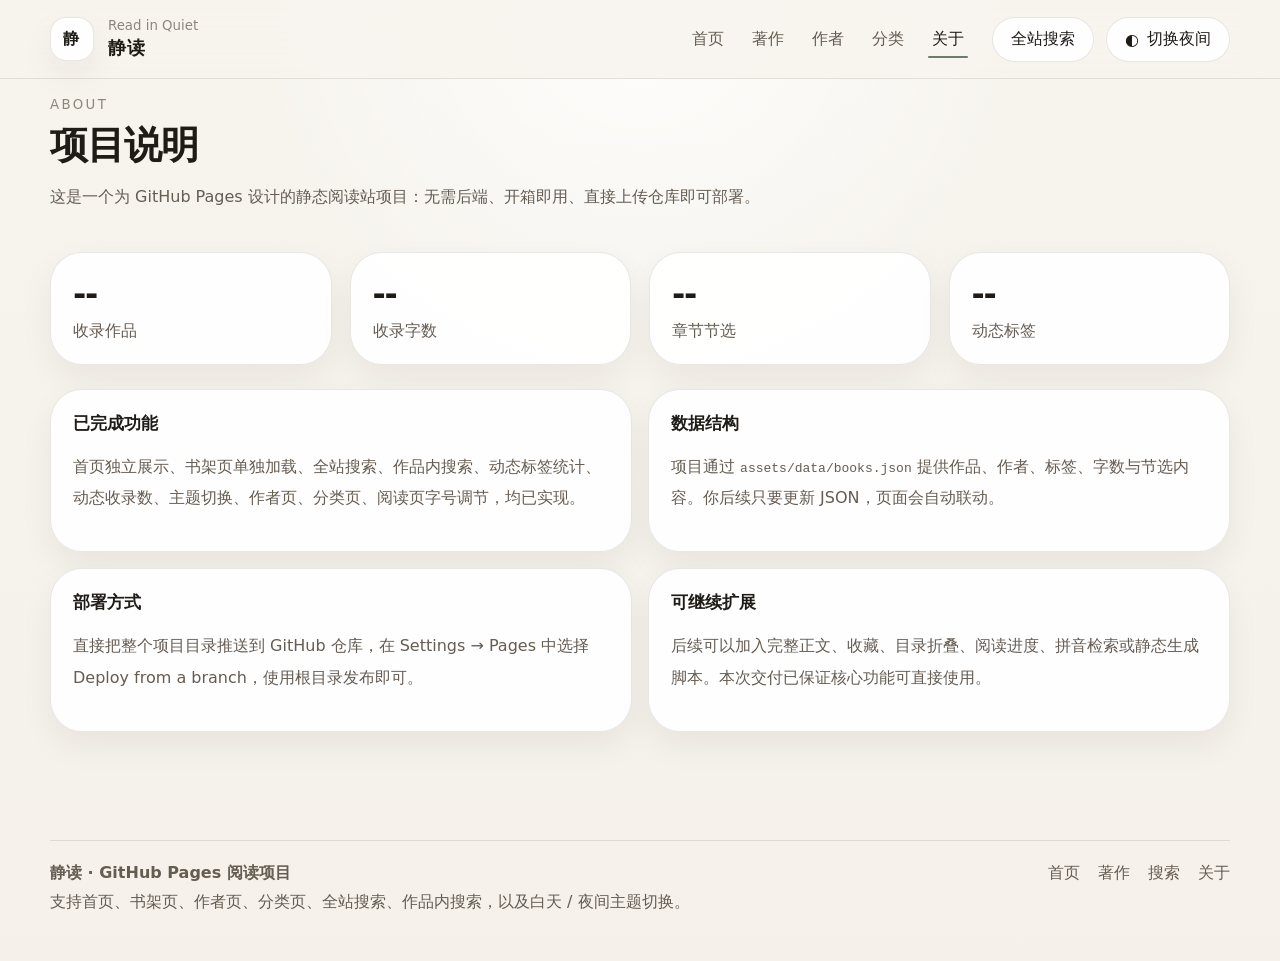
==== about.html @ fb72e1dd "Add files via upload" ====
<!doctype html>
<html lang="zh-CN">
<head>
  <meta charset="utf-8" />
  <meta name="viewport" content="width=device-width, initial-scale=1" />
  <title>静读 · 项目说明</title>
  <meta name="description" content="静读，一个适合 GitHub Pages 部署的现代阅读网站演示项目，支持全站搜索、作品内搜索、动态标签和日夜主题切换。" />
  <link rel="stylesheet" href="./assets/css/styles.css" />
</head>
<body data-page="about">
  <div class="page-shell">
    <header class="header">
      <div class="container header-inner">
        <a class="brand" href="./index.html" aria-label="静读首页">
          <div class="brand-mark">静</div>
          <div class="brand-copy">
            <small>Read in Quiet</small>
            <strong>静读</strong>
          </div>
        </a>
        <nav class="nav" aria-label="主导航">
          <a href="./index.html" data-nav="home">首页</a>
          <a href="./library.html" data-nav="library">著作</a>
          <a href="./authors.html" data-nav="authors">作者</a>
          <a href="./categories.html" data-nav="categories">分类</a>
          <a href="./about.html" data-nav="about">关于</a>
        </nav>
        <div class="header-actions">
          <a class="inline-button" href="./search.html">全站搜索</a>
          <button class="theme-toggle" type="button" data-theme-toggle>
            <span>◐</span>
            <span data-theme-label>切换夜间</span>
          </button>
        </div>
      </div>
    </header>
    
<main class="section">
  <div class="container">
    <div class="section-header">
      <div>
        <div class="section-kicker">About</div>
        <h1 class="section-title">项目说明</h1>
        <p class="page-intro">这是一个为 GitHub Pages 设计的静态阅读站项目：无需后端、开箱即用、直接上传仓库即可部署。</p>
      </div>
    </div>

    <section class="metrics-grid stats-grid">
      <div class="stat-card"><div class="stat-value" data-about-stat="works">--</div><div class="stat-label">收录作品</div></div>
      <div class="stat-card"><div class="stat-value" data-about-stat="words">--</div><div class="stat-label">收录字数</div></div>
      <div class="stat-card"><div class="stat-value" data-about-stat="chapters">--</div><div class="stat-label">章节节选</div></div>
      <div class="stat-card"><div class="stat-value" data-about-stat="tags">--</div><div class="stat-label">动态标签</div></div>
    </section>

    <section class="about-grid grid-cards" style="margin-top:24px;">
      <article class="info-card">
        <h3>已完成功能</h3>
        <p class="about-copy">首页独立展示、书架页单独加载、全站搜索、作品内搜索、动态标签统计、动态收录数、主题切换、作者页、分类页、阅读页字号调节，均已实现。</p>
      </article>
      <article class="info-card">
        <h3>数据结构</h3>
        <p class="about-copy">项目通过 <code>assets/data/books.json</code> 提供作品、作者、标签、字数与节选内容。你后续只要更新 JSON，页面会自动联动。</p>
      </article>
      <article class="info-card">
        <h3>部署方式</h3>
        <p class="about-copy">直接把整个项目目录推送到 GitHub 仓库，在 Settings → Pages 中选择 Deploy from a branch，使用根目录发布即可。</p>
      </article>
      <article class="info-card">
        <h3>可继续扩展</h3>
        <p class="about-copy">后续可以加入完整正文、收藏、目录折叠、阅读进度、拼音检索或静态生成脚本。本次交付已保证核心功能可直接使用。</p>
      </article>
    </section>
  </div>
</main>

  </div>
  <footer class="footer">
    <div class="container footer-inner">
      <div>
        <strong>静读 · GitHub Pages 阅读项目</strong>
        <div class="muted" style="margin-top:8px;">支持首页、书架页、作者页、分类页、全站搜索、作品内搜索，以及白天 / 夜间主题切换。</div>
      </div>
      <div class="footer-links">
        <a href="./index.html">首页</a>
        <a href="./library.html">著作</a>
        <a href="./search.html">搜索</a>
        <a href="./about.html">关于</a>
      </div>
    </div>
  </footer>
  <script src="./assets/js/books-data.js"></script>
  <script src="./assets/js/site.js"></script>
  <script src="./assets/js/about.js"></script>
</body>
</html>
---- assets/css/styles.css ----
:root {
  color-scheme: light;
  --bg: #f7f4ee;
  --bg-soft: rgba(255, 255, 255, 0.78);
  --bg-elevated: rgba(255, 255, 255, 0.92);
  --bg-strong: #ffffff;
  --surface: #f4efe8;
  --surface-2: #f1ebe3;
  --text: #1f1b16;
  --text-soft: #655c52;
  --text-faint: #8f867a;
  --border: rgba(69, 57, 44, 0.12);
  --border-strong: rgba(69, 57, 44, 0.2);
  --shadow: 0 24px 60px rgba(27, 23, 19, 0.08);
  --shadow-soft: 0 14px 34px rgba(27, 23, 19, 0.06);
  --brand: #1f2937;
  --brand-soft: #dbe4f0;
  --accent: #6b7e68;
  --accent-soft: rgba(107, 126, 104, 0.12);
  --highlight: rgba(254, 240, 138, 0.62);
  --max-width: 1180px;
  --radius-xl: 32px;
  --radius-lg: 24px;
  --radius-md: 18px;
  --radius-sm: 14px;
  --header-height: 78px;
  --font-size-scale: 1;
}

:root[data-theme="dark"] {
  color-scheme: dark;
  --bg: #111214;
  --bg-soft: rgba(27, 29, 33, 0.82);
  --bg-elevated: rgba(20, 22, 26, 0.94);
  --bg-strong: #16181d;
  --surface: #17191e;
  --surface-2: #1d2026;
  --text: #f2efe9;
  --text-soft: #d0c7bb;
  --text-faint: #978d82;
  --border: rgba(255, 244, 230, 0.1);
  --border-strong: rgba(255, 244, 230, 0.18);
  --shadow: 0 28px 70px rgba(0, 0, 0, 0.34);
  --shadow-soft: 0 14px 36px rgba(0, 0, 0, 0.28);
  --brand: #f5efe4;
  --brand-soft: rgba(245, 239, 228, 0.08);
  --accent: #8ea18a;
  --accent-soft: rgba(142, 161, 138, 0.16);
  --highlight: rgba(145, 118, 22, 0.45);
}

* { box-sizing: border-box; }
html { scroll-behavior: smooth; }
body {
  margin: 0;
  font-family: "PingFang SC", "Noto Sans SC", "Microsoft YaHei", system-ui, -apple-system, BlinkMacSystemFont, sans-serif;
  background:
    radial-gradient(circle at top, rgba(255,255,255,0.88), transparent 34%),
    linear-gradient(180deg, var(--bg) 0%, color-mix(in srgb, var(--bg) 86%, #e8e0d4 14%) 100%);
  color: var(--text);
  min-height: 100vh;
}

a { color: inherit; text-decoration: none; }
button, input, select, textarea {
  font: inherit;
}
button {
  cursor: pointer;
  border: 0;
  background: none;
}
img { max-width: 100%; display: block; }
.container {
  width: min(var(--max-width), calc(100vw - 32px));
  margin: 0 auto;
}
.page-shell {
  padding-bottom: 48px;
}
.header {
  position: sticky;
  top: 0;
  z-index: 50;
  backdrop-filter: blur(18px);
  background: color-mix(in srgb, var(--bg) 88%, transparent 12%);
  border-bottom: 1px solid var(--border);
}
.header-inner {
  min-height: var(--header-height);
  display: flex;
  align-items: center;
  justify-content: space-between;
  gap: 24px;
}
.brand {
  display: flex;
  align-items: center;
  gap: 14px;
}
.brand-mark {
  width: 44px;
  height: 44px;
  border-radius: 16px;
  background: var(--bg-elevated);
  border: 1px solid var(--border);
  box-shadow: var(--shadow-soft);
  display: grid;
  place-items: center;
  font-weight: 700;
  letter-spacing: 0.14em;
}
.brand-copy small {
  display: block;
  color: var(--text-faint);
  margin-bottom: 2px;
}
.brand-copy strong {
  display: block;
  font-size: 1.15rem;
  letter-spacing: 0.06em;
}
.nav {
  display: flex;
  flex-wrap: wrap;
  align-items: center;
  justify-content: center;
  gap: 10px 20px;
  margin-left: auto;
}
.nav a {
  position: relative;
  padding: 10px 4px;
  color: var(--text-soft);
  transition: color 0.2s ease;
}
.nav a:hover,
.nav a.active {
  color: var(--text);
}
.nav a.active::after {
  content: "";
  position: absolute;
  left: 0;
  right: 0;
  bottom: 2px;
  height: 2px;
  border-radius: 999px;
  background: var(--accent);
}
.header-actions {
  display: flex;
  align-items: center;
  gap: 12px;
}
.pill-button,
.theme-toggle,
.icon-button,
.select-chip,
.filter-chip,
.view-toggle button,
.control-button,
.inline-button,
.search-submit {
  border-radius: 999px;
  padding: 11px 18px;
  border: 1px solid var(--border);
  background: var(--bg-elevated);
  color: var(--text);
  transition: transform 0.18s ease, border-color 0.18s ease, background 0.18s ease;
}
.theme-toggle,
.icon-button {
  display: inline-flex;
  align-items: center;
  gap: 8px;
}
.pill-button:hover,
.theme-toggle:hover,
.icon-button:hover,
.select-chip:hover,
.filter-chip:hover,
.view-toggle button:hover,
.control-button:hover,
.inline-button:hover,
.search-submit:hover {
  transform: translateY(-1px);
  border-color: var(--border-strong);
}
.primary-button {
  background: var(--brand);
  color: color-mix(in srgb, var(--bg-strong) 92%, white 8%);
  box-shadow: var(--shadow-soft);
}
.ghost-button {
  background: transparent;
}
.hero {
  padding: 54px 0 34px;
}
.hero-grid {
  display: grid;
  grid-template-columns: 1.08fr 0.92fr;
  gap: 32px;
  align-items: center;
}
.hero-badge {
  display: inline-flex;
  align-items: center;
  gap: 10px;
  padding: 10px 14px;
  border-radius: 999px;
  background: var(--bg-elevated);
  border: 1px solid var(--border);
  color: var(--text-soft);
  box-shadow: var(--shadow-soft);
}
.hero h1 {
  font-size: clamp(2.8rem, 6vw, 5.4rem);
  line-height: 1.02;
  margin: 18px 0 0;
  letter-spacing: -0.04em;
}
.hero h1 em {
  color: var(--text-faint);
  font-style: normal;
}
.lead {
  font-size: 1.08rem;
  line-height: 1.9;
  color: var(--text-soft);
  max-width: 720px;
}
.hero-actions,
.section-actions,
.meta-row,
.filter-row,
.result-actions,
.reading-actions {
  display: flex;
  flex-wrap: wrap;
  gap: 12px;
  align-items: center;
}
.stats-grid {
  display: grid;
  grid-template-columns: repeat(4, minmax(0, 1fr));
  gap: 16px;
  margin-top: 28px;
}
.stat-card,
.card,
.glass-panel,
.sidebar-card,
.info-card,
.result-card,
.book-card,
.author-card,
.category-card,
.tag-card,
.chapter-card,
.snippet-card,
.empty-state {
  background: var(--bg-elevated);
  border: 1px solid var(--border);
  border-radius: var(--radius-xl);
  box-shadow: var(--shadow-soft);
}
.stat-card {
  padding: 22px;
}
.stat-value {
  font-size: 2rem;
  font-weight: 700;
  letter-spacing: -0.04em;
}
.stat-label {
  margin-top: 8px;
  color: var(--text-soft);
}
.hero-panel,
.glass-panel {
  padding: 22px;
}
.search-shell {
  position: relative;
}
.search-box {
  display: flex;
  gap: 12px;
  align-items: center;
  background: var(--bg-strong);
  border-radius: 24px;
  border: 1px solid var(--border);
  padding: 14px 16px;
}
.search-box input,
.search-box textarea,
.filter-select,
.search-inline input {
  width: 100%;
  border: 0;
  outline: 0;
  background: transparent;
  color: var(--text);
}
.search-box input::placeholder,
.search-inline input::placeholder,
textarea::placeholder {
  color: var(--text-faint);
}
.search-preview,
.dropdown-panel {
  position: absolute;
  top: calc(100% + 10px);
  left: 0;
  right: 0;
  z-index: 20;
  background: var(--bg-elevated);
  border: 1px solid var(--border);
  border-radius: 26px;
  box-shadow: var(--shadow);
  overflow: hidden;
}
.preview-item,
.search-result-item {
  padding: 16px 18px;
  border-bottom: 1px solid var(--border);
}
.preview-item:last-child,
.search-result-item:last-child {
  border-bottom: 0;
}
.preview-item a,
.search-result-item a {
  display: block;
}
.section {
  padding: 18px 0 24px;
}
.section-header {
  display: flex;
  align-items: flex-end;
  justify-content: space-between;
  gap: 18px;
  margin-bottom: 18px;
}
.section-kicker {
  color: var(--text-faint);
  letter-spacing: 0.18em;
  text-transform: uppercase;
  font-size: 0.83rem;
}
.section-title {
  font-size: clamp(1.65rem, 3vw, 2.4rem);
  margin: 8px 0 0;
  letter-spacing: -0.03em;
}
.section-copy {
  color: var(--text-soft);
  line-height: 1.85;
}
.featured-grid,
.library-grid,
.author-grid,
.category-grid,
.tags-grid,
.about-grid,
.metrics-grid {
  display: grid;
  gap: 18px;
}
.featured-grid {
  grid-template-columns: 1.2fr 0.8fr;
}
.featured-main,
.featured-side {
  padding: 28px;
}
.featured-side {
  display: grid;
  gap: 16px;
}
.mini-feature {
  padding: 20px;
  border-radius: 24px;
  background: color-mix(in srgb, var(--surface) 76%, transparent 24%);
  border: 1px solid var(--border);
}
.tag-list,
.filter-chip-wrap,
.meta-list {
  display: flex;
  flex-wrap: wrap;
  gap: 10px;
}
.tag-pill,
.filter-chip,
.meta-pill,
.count-pill {
  display: inline-flex;
  align-items: center;
  gap: 6px;
  padding: 8px 12px;
  border-radius: 999px;
  border: 1px solid var(--border);
  background: var(--bg-soft);
  color: var(--text-soft);
}
.filter-chip.active,
.view-toggle button.active,
.select-chip.active {
  background: var(--brand);
  color: color-mix(in srgb, var(--bg-strong) 92%, white 8%);
}
.library-layout {
  display: grid;
  grid-template-columns: 280px minmax(0, 1fr);
  gap: 20px;
}
.sidebar-stack {
  display: grid;
  gap: 16px;
  position: sticky;
  top: calc(var(--header-height) + 18px);
}
.sidebar-card,
.info-card,
.result-card,
.book-card,
.author-card,
.category-card,
.tag-card,
.chapter-card,
.empty-state {
  padding: 22px;
}
.sidebar-card h3,
.info-card h3,
.result-card h3,
.empty-state h3 {
  margin: 0 0 12px;
  font-size: 1.05rem;
}
.control-group {
  display: grid;
  gap: 10px;
}
.filter-select,
.select-chip {
  padding: 12px 14px;
  border-radius: 16px;
  border: 1px solid var(--border);
  background: var(--bg-strong);
}
.library-results {
  display: grid;
  gap: 16px;
}
.book-card {
  display: grid;
  gap: 14px;
}
.book-card-head {
  display: flex;
  gap: 16px;
  align-items: flex-start;
  justify-content: space-between;
}
.book-cover {
  width: 68px;
  min-width: 68px;
  height: 92px;
  border-radius: 22px;
  background: linear-gradient(180deg, color-mix(in srgb, var(--surface) 60%, white 40%), var(--surface-2));
  border: 1px solid var(--border);
  display: grid;
  place-items: center;
  font-weight: 700;
  letter-spacing: 0.18em;
  box-shadow: inset 0 1px 0 rgba(255,255,255,0.32);
}
.book-meta {
  display: grid;
  gap: 6px;
}
.book-title {
  font-size: 1.46rem;
  letter-spacing: -0.03em;
  margin: 0;
}
.book-subtitle,
.muted,
.page-intro,
.list-meta,
.result-meta,
.author-meta,
.category-meta {
  color: var(--text-soft);
}
.book-actions,
.result-meta,
.category-actions {
  display: flex;
  flex-wrap: wrap;
  gap: 10px;
  align-items: center;
}
.book-description,
.result-snippet,
.chapter-content,
.about-copy,
.author-description {
  line-height: calc(1.95 * var(--font-size-scale));
  color: var(--text-soft);
}
.grid-cards {
  display: grid;
  grid-template-columns: repeat(2, minmax(0, 1fr));
  gap: 16px;
}
.reading-layout {
  display: grid;
  grid-template-columns: 260px minmax(0, 1fr) 280px;
  gap: 20px;
}
.sticky-panel {
  position: sticky;
  top: calc(var(--header-height) + 18px);
  align-self: start;
}
.reading-main {
  min-width: 0;
}
.book-hero {
  padding: 28px;
  margin-bottom: 20px;
}
.book-hero h1 {
  margin: 0;
  font-size: clamp(2.2rem, 4vw, 3.4rem);
  letter-spacing: -0.04em;
}
.chapter-card + .chapter-card {
  margin-top: 16px;
}
.chapter-title {
  margin: 0 0 16px;
  font-size: 1.38rem;
  letter-spacing: -0.02em;
}
.chapter-content p {
  margin: 0 0 1.1em;
  font-size: calc(1.04rem * var(--font-size-scale));
  line-height: calc(2 * var(--font-size-scale));
}
.chapter-content p:last-child {
  margin-bottom: 0;
}
.toc {
  display: grid;
  gap: 10px;
}
.toc a {
  display: block;
  padding: 10px 12px;
  border-radius: 14px;
  color: var(--text-soft);
  border: 1px solid transparent;
}
.toc a:hover,
.toc a.active {
  color: var(--text);
  border-color: var(--border);
  background: color-mix(in srgb, var(--surface) 80%, transparent 20%);
}
.book-search-results {
  display: grid;
  gap: 12px;
  margin-top: 16px;
  max-height: 420px;
  overflow: auto;
}
.book-search-result {
  padding: 14px;
  border-radius: 18px;
  background: color-mix(in srgb, var(--surface) 82%, transparent 18%);
  border: 1px solid var(--border);
}
.book-search-result button {
  text-align: left;
  width: 100%;
  color: inherit;
}
mark {
  background: var(--highlight);
  color: inherit;
  padding: 0 0.12em;
  border-radius: 0.32em;
}
.search-page-layout {
  display: grid;
  gap: 20px;
}
.result-card {
  display: grid;
  gap: 12px;
}
.result-title {
  font-size: 1.24rem;
  margin: 0;
}
.footer {
  padding: 36px 0 48px;
  color: var(--text-soft);
}
.footer-inner {
  display: flex;
  flex-wrap: wrap;
  gap: 18px;
  align-items: flex-start;
  justify-content: space-between;
  padding-top: 22px;
  border-top: 1px solid var(--border);
}
.footer-links {
  display: flex;
  gap: 18px;
  flex-wrap: wrap;
}
.mobile-nav-toggle {
  display: none;
}
.list-view .book-card {
  grid-template-columns: 88px minmax(0, 1fr);
}
.list-view .book-card .book-cover {
  width: 72px;
  min-width: 72px;
  height: 104px;
}
.list-view .book-card .book-card-head {
  align-items: flex-start;
}
.hidden {
  display: none !important;
}
.sr-only {
  position: absolute;
  width: 1px;
  height: 1px;
  padding: 0;
  margin: -1px;
  overflow: hidden;
  clip: rect(0, 0, 0, 0);
  white-space: nowrap;
  border: 0;
}
hr.soft-divider {
  border: 0;
  border-top: 1px solid var(--border);
  margin: 18px 0;
}
@media (max-width: 1024px) {
  .hero-grid,
  .featured-grid,
  .library-layout,
  .reading-layout {
    grid-template-columns: 1fr;
  }
  .sidebar-stack,
  .sticky-panel {
    position: static;
  }
}
@media (max-width: 780px) {
  .header-inner {
    flex-wrap: wrap;
    justify-content: center;
    padding: 12px 0 14px;
  }
  .brand {
    width: 100%;
    justify-content: center;
  }
  .nav {
    width: 100%;
    gap: 8px 18px;
    order: 3;
  }
  .header-actions {
    width: 100%;
    justify-content: center;
  }
  .stats-grid,
  .grid-cards {
    grid-template-columns: repeat(2, minmax(0, 1fr));
  }
  .section-header {
    align-items: flex-start;
    flex-direction: column;
  }
}
@media (max-width: 560px) {
  .container {
    width: min(var(--max-width), calc(100vw - 20px));
  }
  .stats-grid,
  .grid-cards {
    grid-template-columns: 1fr;
  }
  .hero {
    padding-top: 36px;
  }
  .hero h1 {
    font-size: 2.6rem;
  }
  .search-box {
    flex-wrap: wrap;
  }
  .book-actions,
  .hero-actions,
  .header-actions {
    width: 100%;
  }
  .book-card-head {
    flex-direction: column;
  }
}
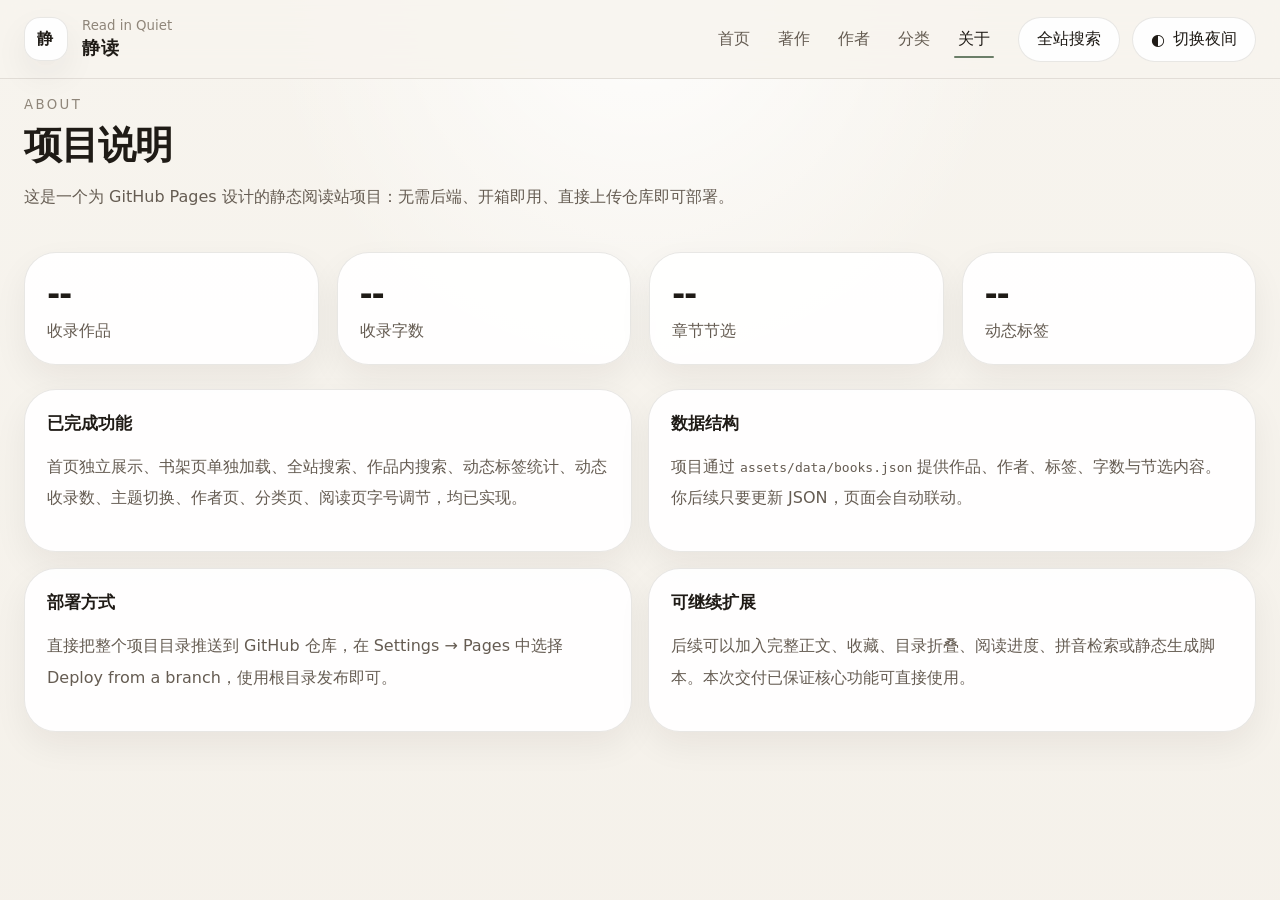
==== commit fb48dadb: "Add files via upload" ====
--- a/about.html
+++ b/about.html
@@ -74,20 +74,6 @@
 </main>
 
   </div>
-  <footer class="footer">
-    <div class="container footer-inner">
-      <div>
-        <strong>静读 · GitHub Pages 阅读项目</strong>
-        <div class="muted" style="margin-top:8px;">支持首页、书架页、作者页、分类页、全站搜索、作品内搜索，以及白天 / 夜间主题切换。</div>
-      </div>
-      <div class="footer-links">
-        <a href="./index.html">首页</a>
-        <a href="./library.html">著作</a>
-        <a href="./search.html">搜索</a>
-        <a href="./about.html">关于</a>
-      </div>
-    </div>
-  </footer>
   <script src="./assets/js/books-data.js"></script>
   <script src="./assets/js/site.js"></script>
   <script src="./assets/js/about.js"></script>
--- a/assets/css/styles.css
+++ b/assets/css/styles.css
@@ -25,6 +25,11 @@
   --radius-sm: 14px;
   --header-height: 78px;
   --font-size-scale: 1;
+  --reader-font-family: "Noto Serif SC", "Source Han Serif SC", "Songti SC", "STSong", "SimSun", serif;
+  --reader-font-size: 18px;
+  --reader-line-height: 2;
+  --reader-paragraph-gap: 1.1em;
+  --reader-side-gap: 44px;
 }
 
 :root[data-theme="dark"] {
@@ -533,26 +538,39 @@
   min-width: 0;
 }
 .book-hero {
-  padding: 28px;
+  padding: 28px var(--reader-side-gap);
   margin-bottom: 20px;
+}
+.book-hero,
+.chapter-card {
+  font-family: var(--reader-font-family);
 }
 .book-hero h1 {
   margin: 0;
   font-size: clamp(2.2rem, 4vw, 3.4rem);
   letter-spacing: -0.04em;
 }
+.book-hero .page-intro,
+.book-hero .section-copy {
+  font-size: calc(var(--reader-font-size) * 0.95);
+  line-height: var(--reader-line-height);
+}
+.chapter-card {
+  padding: 28px var(--reader-side-gap);
+}
 .chapter-card + .chapter-card {
   margin-top: 16px;
 }
 .chapter-title {
   margin: 0 0 16px;
-  font-size: 1.38rem;
+  font-size: calc(var(--reader-font-size) * 1.18);
+  line-height: 1.4;
   letter-spacing: -0.02em;
 }
 .chapter-content p {
-  margin: 0 0 1.1em;
-  font-size: calc(1.04rem * var(--font-size-scale));
-  line-height: calc(2 * var(--font-size-scale));
+  margin: 0 0 var(--reader-paragraph-gap);
+  font-size: var(--reader-font-size);
+  line-height: var(--reader-line-height);
 }
 .chapter-content p:last-child {
   margin-bottom: 0;
@@ -591,6 +609,44 @@
   text-align: left;
   width: 100%;
   color: inherit;
+}
+.reader-settings {
+  display: grid;
+  gap: 14px;
+  margin-top: 10px;
+}
+.reader-control {
+  display: grid;
+  gap: 8px;
+}
+.reader-control-head {
+  display: flex;
+  align-items: center;
+  justify-content: space-between;
+  gap: 12px;
+  font-size: 0.94rem;
+  color: var(--text-soft);
+}
+.reader-control-head strong {
+  color: var(--text);
+  font-weight: 600;
+}
+.reader-select {
+  width: 100%;
+  min-height: 48px;
+  padding: 0 14px;
+  border-radius: 16px;
+  border: 1px solid var(--border);
+  background: var(--bg-strong);
+  color: var(--text);
+  outline: 0;
+}
+.reader-range {
+  width: 100%;
+  accent-color: var(--accent);
+}
+.reading-panel-copy {
+  margin-top: 14px;
 }
 mark {
   background: var(--highlight);
@@ -727,3 +783,222 @@
     flex-direction: column;
   }
 }
+
+/* 2026-03 layout refresh */
+body {
+  display: flex;
+  flex-direction: column;
+}
+
+.container {
+  width: 100%;
+  max-width: none;
+  margin: 0;
+  padding-inline: 24px;
+}
+
+.page-shell {
+  flex: 1 0 auto;
+  padding-bottom: 18px;
+}
+
+.library-page .container {
+  padding-inline: 20px;
+}
+
+.library-header {
+  align-items: flex-start;
+  gap: 24px;
+}
+
+.library-heading {
+  min-width: 260px;
+}
+
+.library-command {
+  position: relative;
+  flex: 1;
+  min-width: 0;
+  max-width: 980px;
+  margin-left: auto;
+}
+
+.library-searchbar {
+  display: flex;
+  align-items: center;
+  gap: 12px;
+  width: 100%;
+  min-height: 72px;
+  padding: 12px 14px 12px 18px;
+  border-radius: 32px;
+  border: 1px solid var(--border);
+  background: color-mix(in srgb, var(--bg-elevated) 94%, white 6%);
+  box-shadow: var(--shadow-soft);
+}
+
+.library-search-icon {
+  font-size: 1.25rem;
+  color: var(--text-faint);
+}
+
+.library-searchbar input {
+  flex: 1;
+  min-width: 0;
+  border: 0;
+  outline: 0;
+  background: transparent;
+  color: var(--text);
+  font-size: 1.08rem;
+}
+
+.library-searchbar input::placeholder {
+  color: var(--text-faint);
+}
+
+.library-filter-panel {
+  position: absolute;
+  top: calc(100% + 12px);
+  left: 0;
+  right: 0;
+  z-index: 35;
+  padding: 18px;
+  border-radius: 28px;
+}
+
+.library-filter-grid {
+  display: grid;
+  grid-template-columns: repeat(4, minmax(0, 1fr));
+  gap: 14px;
+}
+
+.library-filter-item {
+  display: grid;
+  gap: 8px;
+}
+
+.library-filter-item > span,
+.library-filter-label {
+  font-size: 0.92rem;
+  color: var(--text-soft);
+}
+
+.library-checkbox-item {
+  align-self: end;
+}
+
+.library-featured-pill {
+  min-height: 49px;
+  padding-inline: 14px;
+}
+
+.library-toolbar-row {
+  display: grid;
+  gap: 12px;
+  margin-top: 16px;
+}
+
+.library-toolbar-bottom {
+  grid-template-columns: minmax(0, 1fr) auto;
+  align-items: end;
+}
+
+.library-view-toggle {
+  justify-content: flex-end;
+}
+
+.library-results-wrapper {
+  margin-top: 18px;
+}
+
+.library-results-head {
+  justify-content: space-between;
+  margin-bottom: 16px;
+}
+
+.library-results {
+  grid-template-columns: repeat(2, minmax(0, 1fr));
+  gap: 18px;
+}
+
+.list-view .library-results {
+  grid-template-columns: 1fr;
+}
+
+.list-view .book-card {
+  grid-template-columns: 1fr;
+}
+
+.footer {
+  flex-shrink: 0;
+  padding: 12px 0 16px;
+  font-size: 0.94rem;
+}
+
+.footer-inner {
+  align-items: center;
+  gap: 10px 16px;
+  padding-top: 10px;
+}
+
+.footer strong {
+  font-size: 1.02rem;
+}
+
+.footer-note,
+.footer .muted {
+  margin-top: 4px !important;
+  font-size: 0.9rem;
+  line-height: 1.55;
+}
+
+.footer-links {
+  gap: 14px;
+  font-size: 0.94rem;
+}
+
+@media (max-width: 1180px) {
+  .library-filter-grid {
+    grid-template-columns: repeat(2, minmax(0, 1fr));
+  }
+
+  .library-results {
+    grid-template-columns: 1fr;
+  }
+}
+
+@media (max-width: 780px) {
+  .container,
+  .library-page .container {
+    padding-inline: 14px;
+  }
+
+  .library-command {
+    max-width: none;
+    width: 100%;
+  }
+
+  .library-searchbar {
+    flex-wrap: wrap;
+    border-radius: 24px;
+    min-height: auto;
+  }
+
+  .library-searchbar .select-chip,
+  .library-searchbar .inline-button {
+    flex: 1 1 calc(50% - 6px);
+    justify-content: center;
+  }
+
+  .library-filter-grid,
+  .library-toolbar-bottom {
+    grid-template-columns: 1fr;
+  }
+
+  .library-view-toggle {
+    justify-content: flex-start;
+  }
+
+  .footer-inner {
+    align-items: flex-start;
+  }
+}
